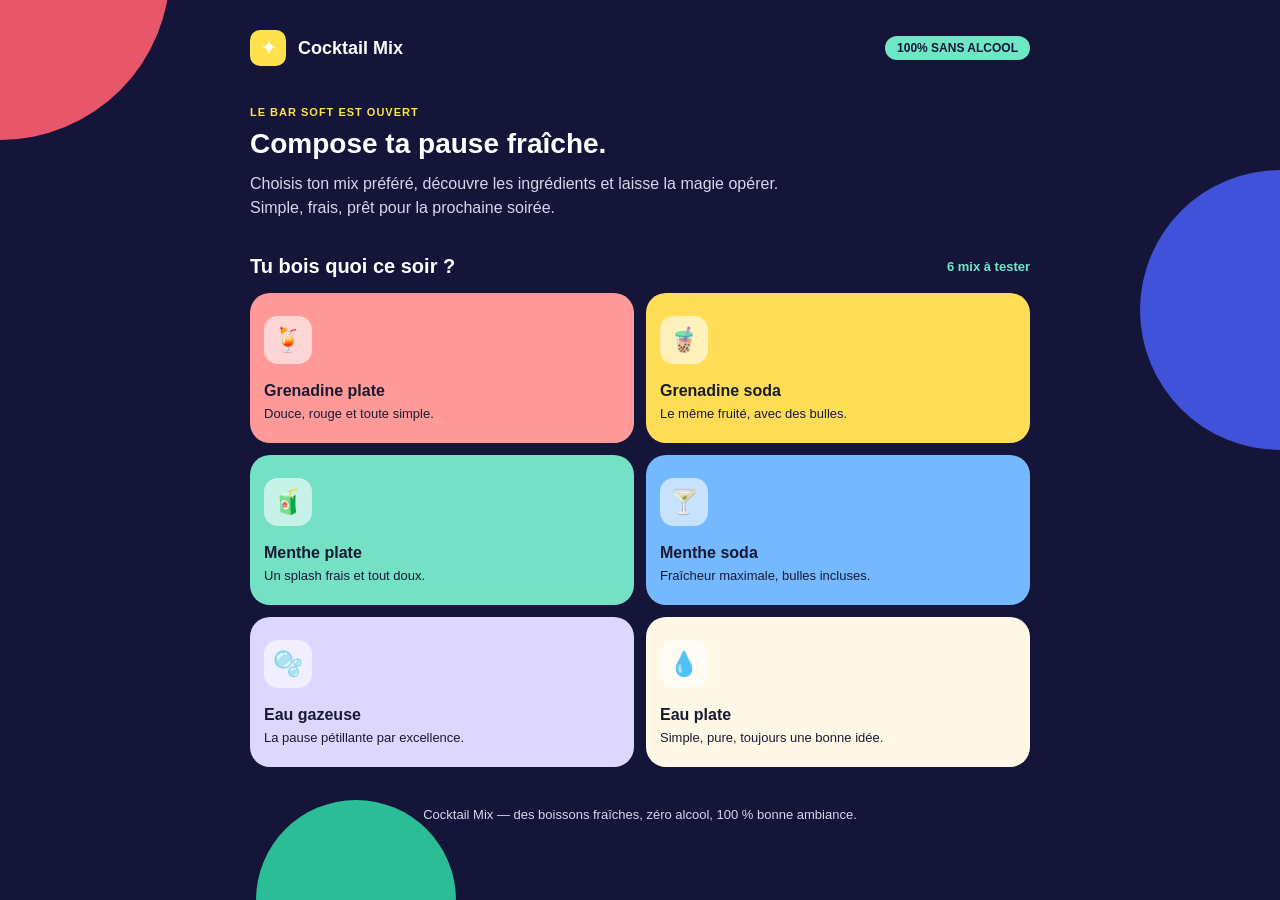
==== index.html @ f2ea56b3 "Création de la page des cocktails" ====
<!DOCTYPE html>
<html lang="fr">
<head>
  <meta charset="UTF-8">
  <meta name="viewport" content="width=device-width, initial-scale=1">
  <title>Cocktail Mix</title>
  <link rel="stylesheet" href="CSS/style.css">
</head>
<body>
  <!-- Ronds décoratifs -->
  <div class="rond rond-rouge"></div>
  <div class="rond rond-bleu"></div>
  <div class="rond rond-vert"></div>

  <main class="page">
    <header class="entete">
      <div class="logo"><span class="logo-icone">✦</span> Cocktail Mix</div>
      <span class="badge">100% SANS ALCOOL</span>
    </header>

    <!-- ÉCRAN 1 : la liste des cocktails -->
    <section id="ecran-liste">
      <p class="petit-titre">LE BAR SOFT EST OUVERT</p>
      <h1>Compose ta pause fraîche.</h1>
      <p class="intro">
        Choisis ton mix préféré, découvre les ingrédients et laisse la magie opérer.<br>
        Simple, frais, prêt pour la prochaine soirée.
      </p>
      <div class="titre-liste">
        <h2>Tu bois quoi ce soir ?</h2>
        <span class="compteur">6 mix à tester</span>
      </div>
      <div id="liste" class="liste"></div>
    </section>

    <!-- ÉCRAN 2 : le cocktail choisi -->
    <section id="ecran-choix" class="cache">
      <div id="carte-choix" class="grande-carte">
        <button id="bouton-changer" class="lien-retour">← Changer de mix</button>
        <p class="ton-choix">TON CHOIX</p>
        <h1 id="choix-nom"></h1>
        <h2>Ingrédients</h2>
        <ul id="choix-ingredients" class="ingredients"></ul>
        <button id="bouton-preparer" class="gros-bouton noir">Préparer le cocktail</button>
      </div>
    </section>

    <!-- ÉCRAN 3 : animation + chargement -->
    <section id="ecran-mixage" class="cache">
      <div class="grande-carte creme">
        <p class="ton-choix">MINUTE MIXOLOGIE</p>

        <!-- Le verre -->
        <div class="zone-verre">
        <div class="verre">
          <div id="liquide" class="liquide"></div>
          <span class="bulle b1"></span>
          <span class="bulle b2"></span>
          <span class="bulle b3"></span>
        </div>
        <div class="paille"></div>
        </div>

        <h2 id="mixage-titre">Ça mixe, ça pétille...</h2>
        <p id="mixage-texte" class="texte-centre">Ton verre se remplit de bonne humeur. Encore une petite seconde !</p>
        <button id="bouton-retour" class="gros-bouton rouge cache">Retour</button>
      </div>
    </section>

    <footer class="pied">Cocktail Mix — des boissons fraîches, zéro alcool, 100 % bonne ambiance.</footer>
  </main>

  <script src="JS/script.js"></script>
</body>
</html>
---- CSS/style.css ----
/* ---------- Base ---------- */
* { box-sizing: border-box; margin: 0; padding: 0; }

body {
  font-family: "DM Sans", Arial, sans-serif;
  background: #15153a;
  color: white;
  min-height: 100vh;
  overflow-x: hidden;
}
.cache { display: none !important; }

/* ---------- Ronds décoratifs ---------- */
.rond { position: fixed; border-radius: 50%; z-index: 0; }
.rond-rouge { width: 340px; height: 340px; background: #e8566a; top: -200px; left: -170px; }
.rond-bleu  { width: 280px; height: 280px; background: #3f52d9; top: 170px; right: -140px; }
.rond-vert  { width: 200px; height: 200px; background: #2bbd96; bottom: -100px; left: 20%; }

/* ---------- Mise en page ---------- */
.page { position: relative; z-index: 1; max-width: 820px; margin: 0 auto; padding: 30px 20px 40px; }

.entete { display: flex; justify-content: space-between; align-items: center; margin-bottom: 40px; }
.logo { display: flex; align-items: center; gap: 12px; font-weight: bold; font-size: 18px; }
.logo-icone {
  background: #ffe14d; color: white;
  width: 36px; height: 36px; border-radius: 10px;
  display: flex; align-items: center; justify-content: center;
}
.badge { background: #6ee7c4; color: #15153a; font-size: 12px; font-weight: bold; padding: 5px 12px; border-radius: 20px; }

.petit-titre { color: #ffe14d; font-size: 11px; font-weight: bold; letter-spacing: 1px; margin-bottom: 10px; }
h1 { font-size: 28px; margin-bottom: 12px; }
h2 { font-size: 20px; }
.intro { color: #d6d6ee; line-height: 1.5; margin-bottom: 35px; }

.titre-liste { display: flex; justify-content: space-between; align-items: center; margin-bottom: 15px; }
.compteur { color: #6ee7c4; font-size: 13px; font-weight: bold; }

/* ---------- Cartes de la liste ---------- */
.liste { display: grid; grid-template-columns: repeat(3, 1fr); gap: 16px; }

.carte {
  border: none; border-radius: 20px; padding: 16px;
  color: #1a1a33; text-align: left; font-family: inherit;
  cursor: pointer; min-height: 155px; transition: transform 0.2s;
}
.carte:hover { transform: translateY(-4px); }
.carte-icone {
  background: rgba(255, 255, 255, 0.6);
  width: 48px; height: 48px; border-radius: 14px;
  display: flex; align-items: center; justify-content: center;
  font-size: 24px; margin-bottom: 18px;
}
.carte h3 { font-size: 16px; margin-bottom: 6px; }
.carte p { font-size: 13px; }

/* ---------- Grande carte (écrans 2 et 3) ---------- */
.grande-carte {
  max-width: 500px; margin: 0 auto;
  border-radius: 28px; padding: 30px;
  color: #1a1a33;
  box-shadow: 8px 10px 0 rgba(0, 0, 0, 0.3);
}
.grande-carte.creme { background: #fff8e6; text-align: center; }
.grande-carte h1 { font-size: 24px; margin-bottom: 25px; }
.grande-carte h2 { margin-bottom: 8px; }

.lien-retour {
  background: none; border: none; font-family: inherit;
  font-weight: bold; font-size: 14px; color: #1a1a33;
  cursor: pointer; margin-bottom: 22px;
}
.ton-choix { font-size: 11px; font-weight: bold; letter-spacing: 1px; color: #c0394f; margin-bottom: 8px; }

.ingredients { list-style: none; margin-bottom: 28px; }
.ingredients li {
  display: flex; align-items: center; gap: 12px;
  padding: 12px 0; font-size: 14px; font-weight: bold;
  border-bottom: 1px solid rgba(0, 0, 0, 0.12);
}
.ingredients li:last-child { border-bottom: none; }
.point { width: 10px; height: 10px; border-radius: 50%; }

.gros-bouton {
  width: 100%; border: none; border-radius: 14px;
  padding: 16px; font-family: inherit; font-weight: bold; font-size: 15px;
  color: white; cursor: pointer;
}
.gros-bouton.noir  { background: #15153a; box-shadow: 0 5px 0 rgba(0, 0, 0, 0.25); }
.gros-bouton.rouge { background: #ff5a6e; box-shadow: 0 5px 0 rgba(0, 0, 0, 0.2); margin-top: 22px; }
.gros-bouton:active { transform: translateY(3px); }

/* ---------- Le verre animé ---------- */
.verre {
  position: relative; overflow: hidden;
  width: 100px; height: 140px; margin: 20px auto 0;
  border: 4px solid #15153a; border-top: none;
  border-radius: 0 0 40px 40px;
  background: #fffaf0;
}
.liquide {
  position: absolute; bottom: 0; left: 0; width: 100%;
  height: 0; /* le script change la hauteur */
  transition: height 3s ease-in-out;
}
.bulle {
  position: absolute; width: 8px; height: 8px;
  background: rgba(255, 255, 255, 0.8); border-radius: 50%;
  bottom: 0; animation: monter 2s infinite;
}
.b1 { left: 25%; }
.b2 { left: 60%; animation-delay: 0.7s; }
.b3 { left: 80%; animation-delay: 1.3s; }
@keyframes monter {
  from { bottom: 0; opacity: 1; }
  to   { bottom: 90px; opacity: 0; }
}

/* La paille rayée jaune et blanc */
.zone-verre { position: relative; width: 100px; margin: 20px auto 0; }
.zone-verre .verre { margin: 0; }
.paille {
  position: absolute; top: -12px; left: 62px;
  width: 8px; height: 115px;
  background: repeating-linear-gradient(45deg, #ffe14d 0 6px, white 6px 12px);
  border-radius: 4px;
  transform: rotate(15deg);
}

#mixage-titre { margin-top: 40px; font-size: 22px; }
.texte-centre { color: #555; font-size: 14px; line-height: 1.5; }

.pied { text-align: center; color: #d6d6ee; font-size: 13px; margin-top: 40px; }

/* ---------- Mobile : 2 cartes par ligne ---------- */
.liste { grid-template-columns: 1fr 1fr; gap: 12px; }
.carte { min-height: 150px; padding: 14px; }
.titre-liste { flex-wrap: wrap; gap: 6px; }
.grande-carte { padding: 24px; }

@media (max-width: 340px) { .liste { grid-template-columns: 1fr; } }
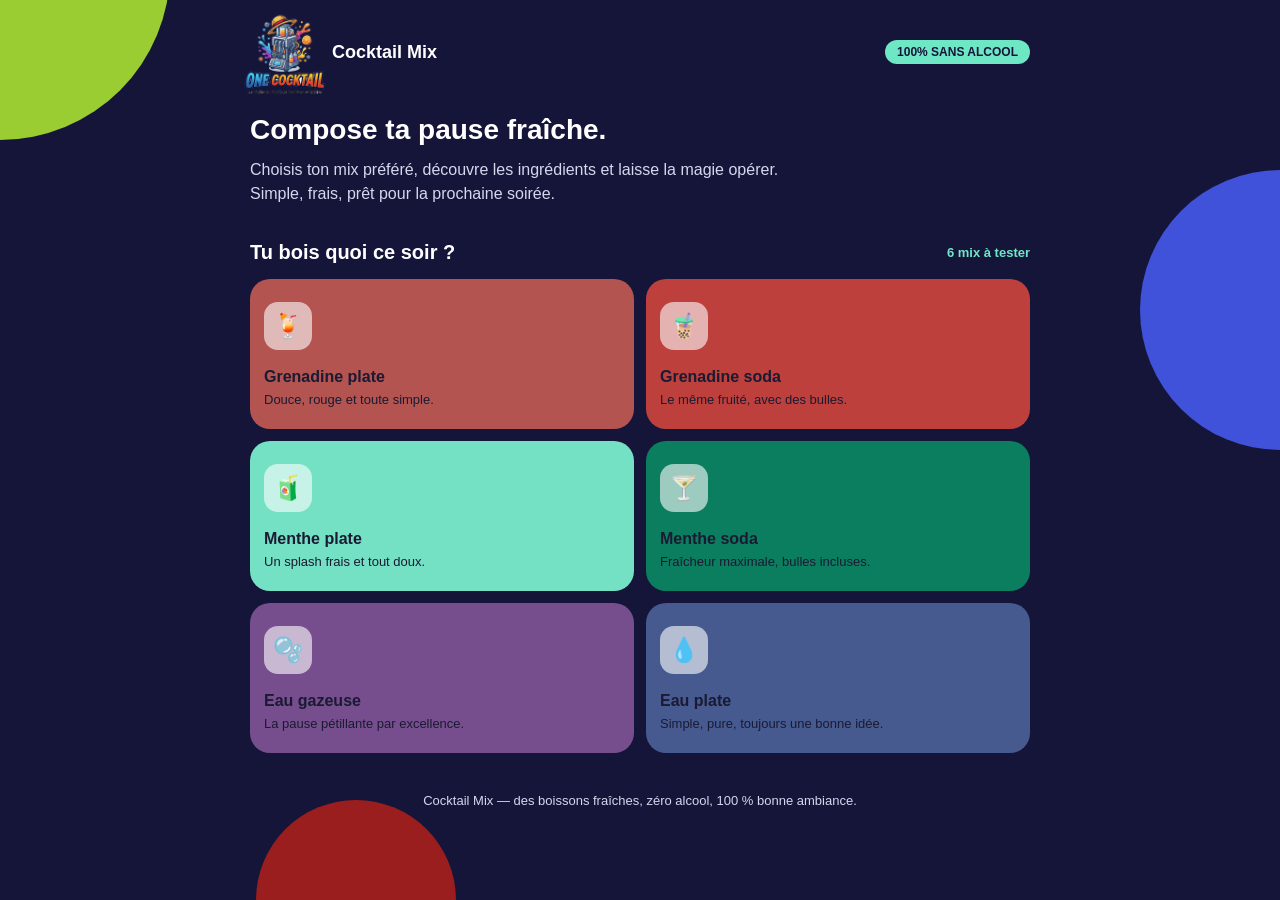
==== commit dbb51d4b: "ajout du logo et ajustement des coleurs" ====
--- a/index.html
+++ b/index.html
@@ -14,13 +14,12 @@
 
   <main class="page">
     <header class="entete">
-      <div class="logo"><span class="logo-icone">✦</span> Cocktail Mix</div>
+      <div class="logo"><span class="logo-icone"> <img src="IMG/cocktails-onepiece2.png" alt="Cocktails G1"></span> Cocktail Mix</div>
       <span class="badge">100% SANS ALCOOL</span>
     </header>
 
     <!-- ÉCRAN 1 : la liste des cocktails -->
     <section id="ecran-liste">
-      <p class="petit-titre">LE BAR SOFT EST OUVERT</p>
       <h1>Compose ta pause fraîche.</h1>
       <p class="intro">
         Choisis ton mix préféré, découvre les ingrédients et laisse la magie opérer.<br>
@@ -36,7 +35,7 @@
     <!-- ÉCRAN 2 : le cocktail choisi -->
     <section id="ecran-choix" class="cache">
       <div id="carte-choix" class="grande-carte">
-        <button id="bouton-changer" class="lien-retour">← Changer de mix</button>
+        <button id="bouton-changer" class="lien-retour">👈 Changer de mix</button>
         <p class="ton-choix">TON CHOIX</p>
         <h1 id="choix-nom"></h1>
         <h2>Ingrédients</h2>
--- a/CSS/style.css
+++ b/CSS/style.css
@@ -12,9 +12,9 @@
 
 /* ---------- Ronds décoratifs ---------- */
 .rond { position: fixed; border-radius: 50%; z-index: 0; }
-.rond-rouge { width: 340px; height: 340px; background: #e8566a; top: -200px; left: -170px; }
+.rond-rouge { width: 340px; height: 340px; background: yellowgreen; top: -200px; left: -170px; }
 .rond-bleu  { width: 280px; height: 280px; background: #3f52d9; top: 170px; right: -140px; }
-.rond-vert  { width: 200px; height: 200px; background: #2bbd96; bottom: -100px; left: 20%; }
+.rond-vert  { width: 200px; height: 200px; background: rgb(154, 30, 30); bottom: -100px; left: 20%; }
 
 /* ---------- Mise en page ---------- */
 .page { position: relative; z-index: 1; max-width: 820px; margin: 0 auto; padding: 30px 20px 40px; }
@@ -22,9 +22,15 @@
 .entete { display: flex; justify-content: space-between; align-items: center; margin-bottom: 40px; }
 .logo { display: flex; align-items: center; gap: 12px; font-weight: bold; font-size: 18px; }
 .logo-icone {
-  background: #ffe14d; color: white;
-  width: 36px; height: 36px; border-radius: 10px;
+  background: none; color: white;
+  width: 70px; height: 44px; border-radius: 0;
   display: flex; align-items: center; justify-content: center;
+  border-radius: 0;
+}
+.logo img {
+  height: 90px;
+  width: auto;
+  display: block;
 }
 .badge { background: #6ee7c4; color: #15153a; font-size: 12px; font-weight: bold; padding: 5px 12px; border-radius: 20px; }
 
